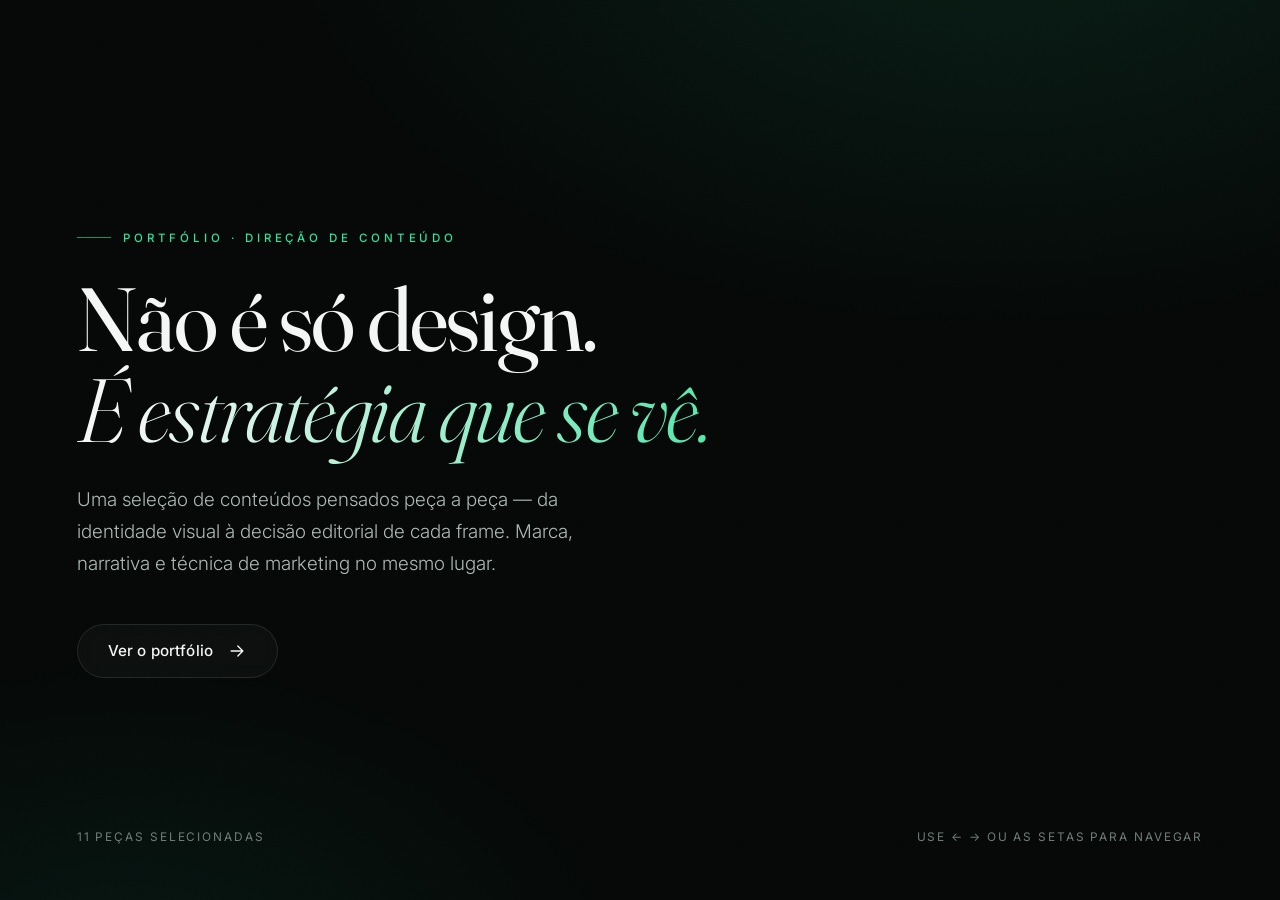
==== portifolio.html @ 4c88b189 "Adiciona página de portfólio audiovisual (/portifolio) Página isolada (noindex, sem link no menu) qu" ====
<!DOCTYPE html>
<html lang="pt-BR">
<head>
  <meta charset="UTF-8" />
  <meta name="viewport" content="width=device-width, initial-scale=1.0, viewport-fit=cover" />
  <title>Portfólio · Direção de conteúdo & design audiovisual</title>
  <meta name="description" content="Portfólio de conteúdo audiovisual: branding, daily vlog e carrosséis editoriais. Estratégia, técnica e direção de arte." />
  <meta name="theme-color" content="#050807" />
  <meta name="robots" content="noindex, nofollow" />
  <link rel="icon" href="assets/favicon.ico" sizes="any" />
  <link rel="icon" type="image/png" sizes="32x32" href="assets/favicon-32x32.png" />
  <link rel="apple-touch-icon" href="assets/apple-touch-icon.png" />
  <link rel="preconnect" href="https://fonts.googleapis.com" />
  <link rel="preconnect" href="https://fonts.gstatic.com" crossorigin />
  <link href="https://fonts.googleapis.com/css2?family=Fraunces:opsz,wght@9..144,300;9..144,400;9..144,500;9..144,600&family=Inter:wght@300;400;500;600&display=swap" rel="stylesheet" />
  <link rel="stylesheet" href="portifolio.css?v=2" />
</head>
<body>
  <div class="grain" aria-hidden="true"></div>

  <!-- Intro / capa -->
  <header class="intro" id="intro">
    <div class="intro-inner">
      <p class="intro-eyebrow">Portfólio · Direção de conteúdo</p>
      <h1 class="intro-title">Não é só design.<br /><em>É estratégia que se vê.</em></h1>
      <p class="intro-lead">
        Uma seleção de conteúdos pensados peça a peça — da identidade visual à decisão
        editorial de cada frame. Marca, narrativa e técnica de marketing no mesmo lugar.
      </p>
      <button class="intro-cta" type="button" id="enter">
        <span>Ver o portfólio</span>
        <svg viewBox="0 0 24 24" aria-hidden="true"><path d="M5 12h14M13 6l6 6-6 6" fill="none" stroke="currentColor" stroke-width="1.6" stroke-linecap="round" stroke-linejoin="round"/></svg>
      </button>
    </div>
    <div class="intro-meta">
      <span id="intro-count">— peças</span>
      <span>Use ← → ou as setas para navegar</span>
    </div>
  </header>

  <!-- Deck de portfólio -->
  <main class="deck" id="deck" aria-label="Portfólio" hidden>
    <div class="deck-progress" aria-hidden="true"><span id="progress-bar"></span></div>

    <button class="nav-arrow nav-prev" type="button" id="prev" aria-label="Peça anterior">
      <svg viewBox="0 0 24 24" aria-hidden="true"><path d="M15 6l-6 6 6 6" fill="none" stroke="currentColor" stroke-width="1.7" stroke-linecap="round" stroke-linejoin="round"/></svg>
    </button>
    <button class="nav-arrow nav-next" type="button" id="next" aria-label="Próxima peça">
      <svg viewBox="0 0 24 24" aria-hidden="true"><path d="M9 6l6 6-6 6" fill="none" stroke="currentColor" stroke-width="1.7" stroke-linecap="round" stroke-linejoin="round"/></svg>
    </button>

    <div class="stage" id="stage"><!-- slides injected --></div>

    <footer class="deck-footer">
      <span class="deck-index"><b id="cur">01</b> / <span id="total">00</span></span>
      <span class="deck-label" id="deck-label"></span>
      <div class="deck-dots" id="dots" role="tablist" aria-label="Navegação entre peças"></div>
    </footer>
  </main>

  <script src="portifolio.js?v=2"></script>
</body>
</html>
---- portifolio.css ----
/* =========================================================================
   Portfólio — direção de conteúdo & design audiovisual
   Dark-first · editorial · cinematográfico
   ========================================================================= */

:root {
  --bg: #050807;
  --bg-2: #070b0a;
  --ink: #f4f6f5;
  --ink-soft: #aeb8b4;
  --ink-dim: #6f7c77;
  --line: rgba(255, 255, 255, 0.10);
  --line-soft: rgba(255, 255, 255, 0.06);
  --accent: #2fe39b;           /* verde reputacional vivo */
  --accent-deep: #0c5f47;
  --gold: #d8c08a;
  --shadow: 0 40px 120px -40px rgba(0, 0, 0, 0.85);
  --ease: cubic-bezier(0.22, 1, 0.36, 1);
  --serif: "Fraunces", Georgia, serif;
  --sans: "Inter", system-ui, -apple-system, sans-serif;
}

* { box-sizing: border-box; margin: 0; padding: 0; }

html, body { height: 100%; }

body {
  font-family: var(--sans);
  color: var(--ink);
  background:
    radial-gradient(1200px 700px at 78% -10%, rgba(47, 227, 155, 0.10), transparent 60%),
    radial-gradient(900px 600px at 10% 110%, rgba(12, 95, 71, 0.18), transparent 55%),
    var(--bg);
  overflow: hidden;
  -webkit-font-smoothing: antialiased;
  text-rendering: optimizeLegibility;
}

/* film grain */
.grain {
  position: fixed; inset: 0; z-index: 9; pointer-events: none;
  opacity: 0.05; mix-blend-mode: overlay;
  background-image: url("data:image/svg+xml,%3Csvg xmlns='http://www.w3.org/2000/svg' width='160' height='160'%3E%3Cfilter id='n'%3E%3CfeTurbulence type='fractalNoise' baseFrequency='0.9' numOctaves='3'/%3E%3C/filter%3E%3Crect width='100%25' height='100%25' filter='url(%23n)'/%3E%3C/svg%3E");
}

/* =========================================================================
   Intro
   ========================================================================= */
.intro {
  position: fixed; inset: 0; z-index: 5;
  display: flex; flex-direction: column; justify-content: center;
  padding: clamp(24px, 6vw, 96px);
  transition: opacity 0.6s var(--ease), transform 0.7s var(--ease);
}
.intro.is-leaving { opacity: 0; transform: scale(1.04); pointer-events: none; }

.intro-inner { max-width: 760px; }

.intro-eyebrow {
  font-size: 0.72rem; letter-spacing: 0.34em; text-transform: uppercase;
  color: var(--accent); font-weight: 500; margin-bottom: 28px;
  display: inline-flex; align-items: center; gap: 12px;
}
.intro-eyebrow::before {
  content: ""; width: 34px; height: 1px; background: currentColor; opacity: 0.6;
}

.intro-title {
  font-family: var(--serif); font-weight: 400;
  font-size: clamp(2.6rem, 7vw, 5.6rem); line-height: 1.02;
  letter-spacing: -0.02em;
}
.intro-title em {
  font-style: italic; font-weight: 300;
  background: linear-gradient(100deg, var(--ink) 10%, var(--accent) 120%);
  -webkit-background-clip: text; background-clip: text; -webkit-text-fill-color: transparent;
}

.intro-lead {
  margin-top: 28px; max-width: 540px;
  font-size: clamp(1rem, 1.5vw, 1.18rem); line-height: 1.7; color: var(--ink-soft);
  font-weight: 300;
}

.intro-cta {
  margin-top: 44px; display: inline-flex; align-items: center; gap: 14px;
  padding: 16px 30px; border-radius: 999px; cursor: pointer;
  border: 1px solid var(--line); background: rgba(255, 255, 255, 0.03);
  color: var(--ink); font-family: var(--sans); font-size: 0.95rem; font-weight: 500;
  letter-spacing: 0.01em; backdrop-filter: blur(8px);
  transition: border-color 0.4s var(--ease), background 0.4s var(--ease), transform 0.4s var(--ease);
}
.intro-cta svg { width: 20px; height: 20px; transition: transform 0.4s var(--ease); }
.intro-cta:hover {
  border-color: rgba(47, 227, 155, 0.5); background: rgba(47, 227, 155, 0.08);
  transform: translateY(-2px);
}
.intro-cta:hover svg { transform: translateX(5px); }

.intro-meta {
  position: absolute; left: clamp(24px, 6vw, 96px); right: clamp(24px, 6vw, 96px);
  bottom: clamp(24px, 5vw, 56px);
  display: flex; justify-content: space-between; gap: 20px;
  font-size: 0.74rem; letter-spacing: 0.16em; text-transform: uppercase; color: var(--ink-dim);
}

/* =========================================================================
   Deck
   ========================================================================= */
.deck {
  position: fixed; inset: 0; z-index: 2;
  display: flex; flex-direction: column;
  opacity: 0; transition: opacity 0.6s var(--ease);
}
.deck.is-on { opacity: 1; }

.deck-progress {
  position: absolute; top: 0; left: 0; right: 0; height: 2px; z-index: 6;
  background: var(--line-soft);
}
.deck-progress span {
  display: block; height: 100%; transform-origin: left; transform: scaleX(0);
  background: linear-gradient(90deg, var(--accent-deep), var(--accent));
  transition: transform 0.6s var(--ease);
}

/* stage holds absolutely-positioned slides */
.stage {
  position: relative; flex: 1; min-height: 0;
  perspective: 2200px;
}

.slide {
  position: absolute; inset: 0;
  display: grid;
  grid-template-columns: minmax(0, 1.05fr) minmax(0, 0.95fr);
  align-items: center; gap: clamp(28px, 5vw, 88px);
  padding: clamp(56px, 6vw, 80px) clamp(40px, 7vw, 128px) clamp(96px, 8vw, 120px);
  opacity: 0; pointer-events: none;
  transform: translateX(calc(var(--rel) * 60px)) scale(0.94);
  transition: opacity 0.6s var(--ease), transform 0.7s var(--ease);
}
.slide.is-active { opacity: 1; pointer-events: auto; transform: none; }
.slide.is-prev { transform: translateX(-70px) scale(0.92); }
.slide.is-next { transform: translateX(70px) scale(0.92); }

/* ---- media ---- */
.slide-media {
  display: flex; align-items: center; justify-content: center;
  height: 100%; min-height: 0;
}
.media-frame {
  position: relative; max-height: 100%;
  border-radius: 20px; overflow: hidden;
  background: var(--bg-2);
  border: 1px solid var(--line);
  box-shadow: var(--shadow);
}
.slide[data-ratio="portrait"]  .media-frame { aspect-ratio: 4 / 5;  height: min(100%, 76vh); }
.slide[data-ratio="square"]    .media-frame { aspect-ratio: 1 / 1;  height: min(100%, 70vh); }
.slide[data-ratio="landscape"] .media-frame { aspect-ratio: 16 / 9; width: 100%; height: auto; max-height: min(100%, 72vh); }
.media-frame::after {
  content: ""; position: absolute; inset: 0; pointer-events: none;
  box-shadow: inset 0 0 0 1px rgba(255, 255, 255, 0.05);
  border-radius: inherit;
}
.media-el { display: block; width: 100%; height: 100%; object-fit: cover; }
video.media-el { object-fit: contain; background: #000; }

/* ---- inner carousel ---- */
.carousel { position: relative; width: 100%; height: 100%; }
.carousel-viewport { width: 100%; height: 100%; overflow: hidden; }
.carousel-track {
  display: flex; height: 100%;
  transition: transform 0.55s var(--ease);
}
.carousel-cell { flex: 0 0 100%; width: 100%; height: 100%; }
.carousel-cell img { width: 100%; height: 100%; object-fit: cover; user-select: none; }

.carousel-arrow {
  position: absolute; top: 50%; transform: translateY(-50%);
  width: 42px; height: 42px; border-radius: 50%; cursor: pointer; z-index: 3;
  display: grid; place-items: center;
  border: 1px solid rgba(255, 255, 255, 0.18);
  background: rgba(8, 11, 10, 0.55); color: var(--ink);
  backdrop-filter: blur(10px);
  transition: background 0.3s var(--ease), opacity 0.3s var(--ease), transform 0.3s var(--ease);
}
.carousel-arrow svg { width: 18px; height: 18px; }
.carousel-prev { left: 12px; }
.carousel-next { right: 12px; }
.carousel-arrow:hover { background: rgba(47, 227, 155, 0.85); color: #06140e; transform: translateY(-50%) scale(1.06); }
.carousel-arrow:disabled { opacity: 0; pointer-events: none; }

.carousel-counter {
  position: absolute; top: 14px; right: 14px; z-index: 3;
  font-size: 0.72rem; letter-spacing: 0.1em; font-weight: 500;
  padding: 5px 11px; border-radius: 999px;
  background: rgba(8, 11, 10, 0.6); border: 1px solid var(--line);
  backdrop-filter: blur(8px); color: var(--ink-soft);
}
.carousel-dots {
  position: absolute; bottom: 14px; left: 50%; transform: translateX(-50%); z-index: 3;
  display: flex; gap: 7px;
}
.cdot {
  width: 7px; height: 7px; border-radius: 50%; cursor: pointer; padding: 0;
  border: none; background: rgba(255, 255, 255, 0.3);
  transition: background 0.3s var(--ease), width 0.3s var(--ease);
}
.cdot.is-active { background: var(--accent); width: 20px; border-radius: 999px; }

/* ---- text ---- */
.slide-text { max-width: 520px; }
.slide-num {
  font-family: var(--serif); font-size: 0.95rem; color: var(--accent);
  letter-spacing: 0.2em; font-weight: 500;
}
.slide-kicker {
  margin-top: 22px; font-size: 0.72rem; letter-spacing: 0.26em;
  text-transform: uppercase; color: var(--ink-dim); font-weight: 500;
}
.slide-title {
  margin-top: 14px; font-family: var(--serif); font-weight: 400;
  font-size: clamp(1.9rem, 3.6vw, 3.1rem); line-height: 1.07; letter-spacing: -0.015em;
}
.slide-subtitle {
  margin-top: 12px; font-size: 1.02rem; color: var(--ink-soft); font-weight: 300; font-style: italic;
  font-family: var(--serif);
}
.slide-rule {
  display: block; width: 56px; height: 1px; margin: 26px 0 22px;
  background: linear-gradient(90deg, var(--accent), transparent);
}
.slide-body {
  font-size: clamp(0.95rem, 1.15vw, 1.04rem); line-height: 1.72;
  color: var(--ink-soft); font-weight: 300;
}
.slide-body + .slide-body { margin-top: 16px; }

/* staggered text reveal on the active slide */
.slide-text > * { opacity: 0; transform: translateY(14px); }
.slide.is-active .slide-text > * {
  animation: rise 0.7s var(--ease) forwards;
}
.slide.is-active .slide-text > *:nth-child(1) { animation-delay: 0.10s; }
.slide.is-active .slide-text > *:nth-child(2) { animation-delay: 0.16s; }
.slide.is-active .slide-text > *:nth-child(3) { animation-delay: 0.22s; }
.slide.is-active .slide-text > *:nth-child(4) { animation-delay: 0.28s; }
.slide.is-active .slide-text > *:nth-child(5) { animation-delay: 0.34s; }
.slide.is-active .slide-text > *:nth-child(6) { animation-delay: 0.40s; }
.slide.is-active .slide-text > *:nth-child(7) { animation-delay: 0.46s; }
@keyframes rise { to { opacity: 1; transform: none; } }

/* ---- big nav arrows ---- */
.nav-arrow {
  position: fixed; top: 50%; transform: translateY(-50%); z-index: 7;
  width: 56px; height: 56px; border-radius: 50%; cursor: pointer;
  display: grid; place-items: center;
  border: 1px solid var(--line); background: rgba(8, 11, 10, 0.5); color: var(--ink);
  backdrop-filter: blur(12px);
  transition: background 0.4s var(--ease), border-color 0.4s var(--ease), transform 0.4s var(--ease), opacity 0.4s var(--ease);
}
.nav-arrow svg { width: 22px; height: 22px; }
.nav-prev { left: clamp(12px, 2.2vw, 32px); }
.nav-next { right: clamp(12px, 2.2vw, 32px); }
.nav-arrow:hover {
  background: rgba(47, 227, 155, 0.9); color: #06140e;
  border-color: transparent; transform: translateY(-50%) scale(1.07);
}

/* ---- footer ---- */
.deck-footer {
  display: flex; align-items: center; gap: 24px;
  padding: 0 clamp(40px, 7vw, 128px) clamp(22px, 3.5vw, 40px);
  position: relative; z-index: 6;
}
.deck-index { font-family: var(--serif); font-size: 0.92rem; color: var(--ink-dim); letter-spacing: 0.12em; }
.deck-index b { color: var(--ink); }
.deck-label {
  font-size: 0.74rem; letter-spacing: 0.18em; text-transform: uppercase; color: var(--ink-dim);
  white-space: nowrap; overflow: hidden; text-overflow: ellipsis; flex: 1; min-width: 0;
}
.deck-dots { display: flex; gap: 9px; }
.dot {
  width: 8px; height: 8px; border-radius: 50%; cursor: pointer; padding: 0; border: none;
  background: rgba(255, 255, 255, 0.18);
  transition: background 0.3s var(--ease), width 0.3s var(--ease);
}
.dot:hover { background: rgba(255, 255, 255, 0.4); }
.dot.is-active { background: var(--accent); width: 24px; border-radius: 999px; }

/* =========================================================================
   Responsive
   ========================================================================= */
@media (max-width: 1080px) {
  .slide {
    grid-template-columns: 1fr;
    align-content: start; gap: 24px;
    padding: clamp(64px, 9vw, 92px) clamp(20px, 6vw, 64px) clamp(120px, 16vw, 150px);
    overflow-y: auto; -webkit-overflow-scrolling: touch;
  }
  .slide-media { height: auto; }
  .slide[data-ratio="portrait"] .media-frame,
  .slide[data-ratio="square"] .media-frame { height: auto; width: 100%; max-width: 440px; }
  .slide-text { max-width: 640px; }
  .nav-arrow { width: 46px; height: 46px; }
  .nav-prev { left: 12px; } .nav-next { right: 12px; }
}

@media (max-width: 640px) {
  .slide {
    padding: 80px 20px 130px;
    transform: translateX(calc(var(--rel) * 30px)) scale(0.96);
  }
  .slide.is-prev { transform: translateX(-36px) scale(0.95); }
  .slide.is-next { transform: translateX(36px) scale(0.95); }
  .slide-title { font-size: clamp(1.7rem, 7vw, 2.3rem); }
  .nav-arrow { top: auto; bottom: clamp(22px, 6vw, 40px); transform: none; }
  .nav-arrow:hover { transform: scale(1.05); }
  .deck-footer { gap: 14px; padding: 0 20px 24px; }
  .deck-label { display: none; }
}

@media (prefers-reduced-motion: reduce) {
  *, *::before, *::after {
    animation-duration: 0.001ms !important;
    transition-duration: 0.001ms !important;
  }
  .slide-text > * { opacity: 1; transform: none; }
}
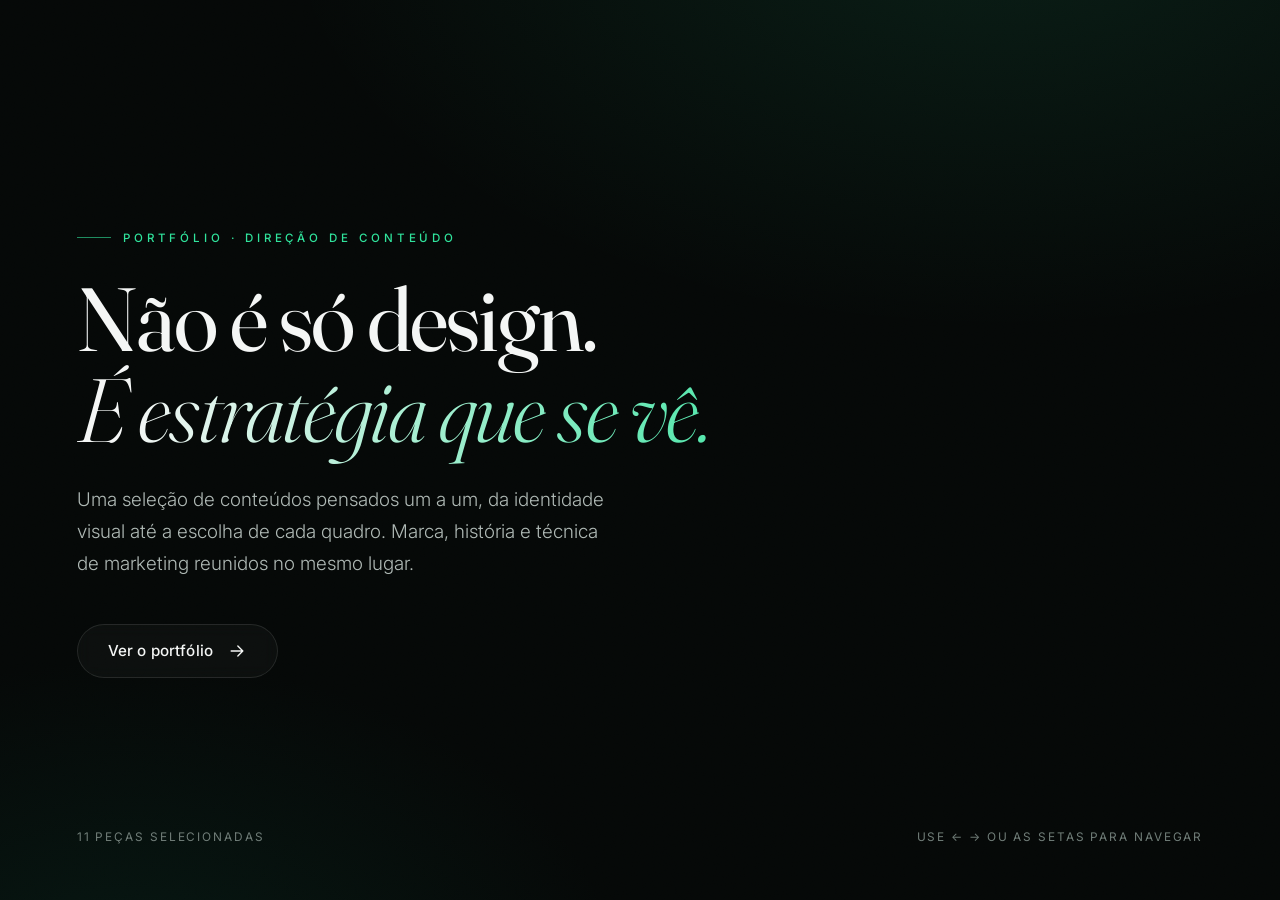
==== commit a2a10b6d: "Portfólio: exibe print da AML por inteiro e humaniza os textos - Imagem da AML agora usa fit "contai" ====
--- a/portifolio.html
+++ b/portifolio.html
@@ -13,7 +13,7 @@
   <link rel="preconnect" href="https://fonts.googleapis.com" />
   <link rel="preconnect" href="https://fonts.gstatic.com" crossorigin />
   <link href="https://fonts.googleapis.com/css2?family=Fraunces:opsz,wght@9..144,300;9..144,400;9..144,500;9..144,600&family=Inter:wght@300;400;500;600&display=swap" rel="stylesheet" />
-  <link rel="stylesheet" href="portifolio.css?v=2" />
+  <link rel="stylesheet" href="portifolio.css?v=3" />
 </head>
 <body>
   <div class="grain" aria-hidden="true"></div>
@@ -24,8 +24,8 @@
       <p class="intro-eyebrow">Portfólio · Direção de conteúdo</p>
       <h1 class="intro-title">Não é só design.<br /><em>É estratégia que se vê.</em></h1>
       <p class="intro-lead">
-        Uma seleção de conteúdos pensados peça a peça — da identidade visual à decisão
-        editorial de cada frame. Marca, narrativa e técnica de marketing no mesmo lugar.
+        Uma seleção de conteúdos pensados um a um, da identidade visual até a escolha
+        de cada quadro. Marca, história e técnica de marketing reunidos no mesmo lugar.
       </p>
       <button class="intro-cta" type="button" id="enter">
         <span>Ver o portfólio</span>
@@ -33,7 +33,7 @@
       </button>
     </div>
     <div class="intro-meta">
-      <span id="intro-count">— peças</span>
+      <span id="intro-count">Carregando…</span>
       <span>Use ← → ou as setas para navegar</span>
     </div>
   </header>
@@ -58,6 +58,6 @@
     </footer>
   </main>
 
-  <script src="portifolio.js?v=2"></script>
+  <script src="portifolio.js?v=3"></script>
 </body>
 </html>
--- a/portifolio.css
+++ b/portifolio.css
@@ -166,6 +166,14 @@
 }
 .media-el { display: block; width: 100%; height: 100%; object-fit: cover; }
 video.media-el { object-fit: contain; background: #000; }
+
+/* peça que deve aparecer por inteiro (ex.: print de feed) */
+.media-frame.is-contain {
+  background:
+    radial-gradient(120% 90% at 50% 0%, rgba(255, 255, 255, 0.05), transparent 70%),
+    #0b0f0e;
+}
+.media-frame.is-contain .media-el { object-fit: contain; }
 
 /* ---- inner carousel ---- */
 .carousel { position: relative; width: 100%; height: 100%; }
